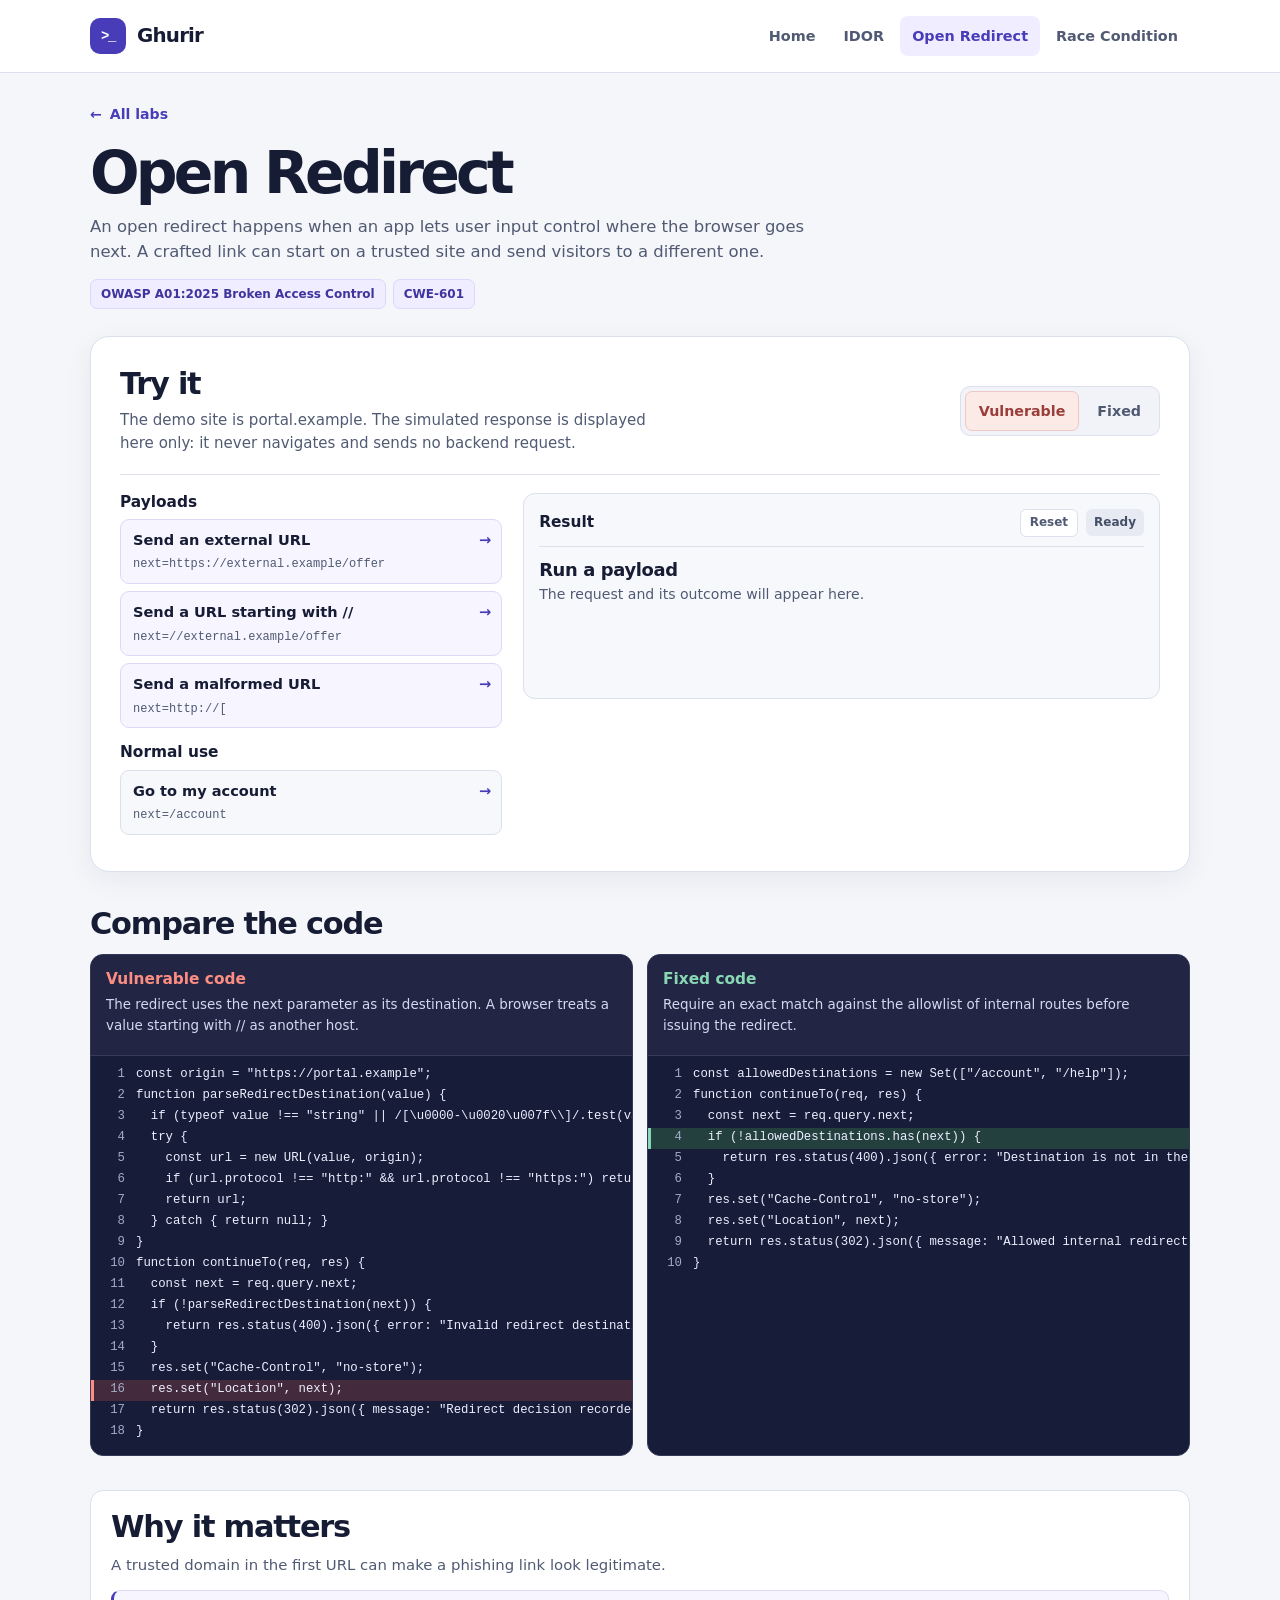
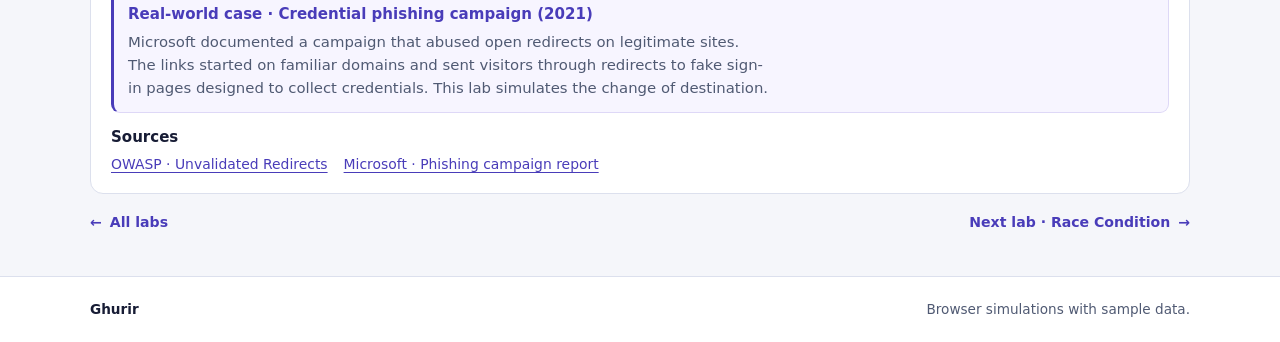
==== open-redirect.html @ 22956009 "Initial commit" ====
<!doctype html>
<html lang="en">
<head>
  <meta charset="utf-8">
  <meta name="viewport" content="width=device-width, initial-scale=1">
  <meta name="description" content="Change a link’s destination, then see how an allowlist keeps visitors on the site.">
  <meta name="theme-color" content="#f5f6fa">
  <title>Open Redirect · Ghurir</title>
  <link rel="icon" type="image/png" href="./assets/icon.png">
  <link rel="stylesheet" href="./assets/styles.css">
  <script defer src="./assets/labs.js"></script>
  <script defer src="./assets/sandbox.js"></script>
</head>
<body>
  <a class="skip-link" href="#main">Skip to content</a>
  <header class="site-header">
    <div class="wrap header-inner">
      <a class="brand" href="./index.html">
        <span class="brand-mark" aria-hidden="true">&gt;_</span>
        <span>Ghurir</span>
      </a>
      <nav class="site-nav" aria-label="Main navigation">
        <a href="./index.html">Home</a>
        <a href="./idor.html">IDOR</a>
        <a href="./open-redirect.html" aria-current="page">Open Redirect</a>
        <a href="./race-condition.html">Race Condition</a>
      </nav>
    </div>
  </header>
  <main id="main" class="wrap lab-page">
    <a class="back-link" href="./index.html#labs"><span aria-hidden="true">←</span> All labs</a>
    <header class="lab-intro">
      <h1>Open Redirect</h1>
      <p>An open redirect happens when an app lets user input control where the browser goes next. A crafted link can start on a trusted site and send visitors to a different one.</p>
      <ul class="classification" aria-label="Vulnerability classification">
        <li><a href="https://top10.owasp.org/2025/A01_2025-Broken_Access_Control/" target="_blank" rel="noopener">OWASP A01:2025 Broken Access Control</a></li>
        <li><a href="https://cwe.mitre.org/data/definitions/601.html" target="_blank" rel="noopener">CWE-601</a></li>
      </ul>
    </header>

    <section class="sandbox" data-sandbox="open-redirect" data-mode="vulnerable" aria-labelledby="try-title">
      <div class="sandbox-header">
        <div>
          <h2 id="try-title">Try it</h2>
          <p>The demo site is portal.example. The simulated response is displayed here only: it never navigates and sends no backend request.</p>
        </div>
        <div class="mode-picker" role="group" aria-label="Simulation mode">
          <button type="button" data-mode-button="vulnerable" aria-pressed="true">Vulnerable</button>
          <button type="button" data-mode-button="fixed" aria-pressed="false">Fixed</button>
        </div>
      </div>
      <div class="sandbox-grid">
        <div class="actions-panel">
          <h3>Payloads</h3>
          <button type="button" class="payload-button" data-payload="https://external.example/offer" data-selected="false">
            <span class="payload-name">Send an external URL <span aria-hidden="true">→</span></span>
            <code>next=https://external.example/offer</code>
          </button>
          <button type="button" class="payload-button" data-payload="//external.example/offer" data-selected="false">
            <span class="payload-name">Send a URL starting with // <span aria-hidden="true">→</span></span>
            <code>next=//external.example/offer</code>
          </button>
          <button type="button" class="payload-button" data-payload="http://[" data-selected="false">
            <span class="payload-name">Send a malformed URL <span aria-hidden="true">→</span></span>
            <code>next=http://[</code>
          </button>
          <h3 class="normal-heading">Normal use</h3>
          <button type="button" class="payload-button normal-button" data-payload="/account" data-selected="false">
            <span class="payload-name">Go to my account <span aria-hidden="true">→</span></span>
            <code>next=/account</code>
          </button>
        </div>
        <div class="result-panel" data-response aria-busy="false">
          <div class="result-heading">
            <h3>Result</h3>
            <span class="result-tools"><button type="button" class="reset-button" data-reset>Reset</button><span class="badge" data-status data-tone="neutral">Ready</span></span>
          </div>
          <div class="result-summary" role="status" aria-live="polite" aria-atomic="true">
            <h4 data-result-title>Run a payload</h4>
            <p data-result-detail>The request and its outcome will appear here.</p>
          </div>
          <div class="request-panel" data-request hidden>
            <h4 data-request-label>Simulated request</h4>
            <pre><code data-request-text></code></pre>
          </div>
          <div class="result-data" data-result-data></div>
        </div>
      </div>
      <noscript><p class="noscript-note">Enable JavaScript to run the simulation.</p></noscript>
    </section>

    <section class="code-section" aria-labelledby="code-title">
      <h2 id="code-title">Compare the code</h2>
      <div class="code-grid">
        <figure class="code-card" data-code-kind="vulnerable">
          <figcaption>
            <h3>Vulnerable code</h3>
            <p>The redirect uses the next parameter as its destination. A browser treats a value starting with // as another host.</p>
          </figcaption>
          <pre tabindex="0" aria-label="Vulnerable code example"><code><span class="code-line"><span class="line-number" aria-hidden="true">1</span><span>const origin = &quot;https://portal.example&quot;;</span></span>
        <span class="code-line"><span class="line-number" aria-hidden="true">2</span><span>function parseRedirectDestination(value) {</span></span>
        <span class="code-line"><span class="line-number" aria-hidden="true">3</span><span>  if (typeof value !== &quot;string&quot; || /[\u0000-\u0020\u007f\\]/.test(value)) return null;</span></span>
        <span class="code-line"><span class="line-number" aria-hidden="true">4</span><span>  try {</span></span>
        <span class="code-line"><span class="line-number" aria-hidden="true">5</span><span>    const url = new URL(value, origin);</span></span>
        <span class="code-line"><span class="line-number" aria-hidden="true">6</span><span>    if (url.protocol !== &quot;http:&quot; &amp;&amp; url.protocol !== &quot;https:&quot;) return null;</span></span>
        <span class="code-line"><span class="line-number" aria-hidden="true">7</span><span>    return url;</span></span>
        <span class="code-line"><span class="line-number" aria-hidden="true">8</span><span>  } catch { return null; }</span></span>
        <span class="code-line"><span class="line-number" aria-hidden="true">9</span><span>}</span></span>
        <span class="code-line"><span class="line-number" aria-hidden="true">10</span><span>function continueTo(req, res) {</span></span>
        <span class="code-line"><span class="line-number" aria-hidden="true">11</span><span>  const next = req.query.next;</span></span>
        <span class="code-line"><span class="line-number" aria-hidden="true">12</span><span>  if (!parseRedirectDestination(next)) {</span></span>
        <span class="code-line"><span class="line-number" aria-hidden="true">13</span><span>    return res.status(400).json({ error: &quot;Invalid redirect destination.&quot; });</span></span>
        <span class="code-line"><span class="line-number" aria-hidden="true">14</span><span>  }</span></span>
        <span class="code-line"><span class="line-number" aria-hidden="true">15</span><span>  res.set(&quot;Cache-Control&quot;, &quot;no-store&quot;);</span></span>
        <span class="code-line highlighted"><span class="line-number" aria-hidden="true">16</span><span>  res.set(&quot;Location&quot;, next);</span></span>
        <span class="code-line"><span class="line-number" aria-hidden="true">17</span><span>  return res.status(302).json({ message: &quot;Redirect decision recorded.&quot; });</span></span>
        <span class="code-line"><span class="line-number" aria-hidden="true">18</span><span>}</span></span></code></pre>
        </figure>
        <figure class="code-card" data-code-kind="fixed">
          <figcaption>
            <h3>Fixed code</h3>
            <p>Require an exact match against the allowlist of internal routes before issuing the redirect.</p>
          </figcaption>
          <pre tabindex="0" aria-label="Fixed code example"><code><span class="code-line"><span class="line-number" aria-hidden="true">1</span><span>const allowedDestinations = new Set([&quot;/account&quot;, &quot;/help&quot;]);</span></span>
        <span class="code-line"><span class="line-number" aria-hidden="true">2</span><span>function continueTo(req, res) {</span></span>
        <span class="code-line"><span class="line-number" aria-hidden="true">3</span><span>  const next = req.query.next;</span></span>
        <span class="code-line highlighted"><span class="line-number" aria-hidden="true">4</span><span>  if (!allowedDestinations.has(next)) {</span></span>
        <span class="code-line"><span class="line-number" aria-hidden="true">5</span><span>    return res.status(400).json({ error: &quot;Destination is not in the internal-route allowlist.&quot; });</span></span>
        <span class="code-line"><span class="line-number" aria-hidden="true">6</span><span>  }</span></span>
        <span class="code-line"><span class="line-number" aria-hidden="true">7</span><span>  res.set(&quot;Cache-Control&quot;, &quot;no-store&quot;);</span></span>
        <span class="code-line"><span class="line-number" aria-hidden="true">8</span><span>  res.set(&quot;Location&quot;, next);</span></span>
        <span class="code-line"><span class="line-number" aria-hidden="true">9</span><span>  return res.status(302).json({ message: &quot;Allowed internal redirect.&quot; });</span></span>
        <span class="code-line"><span class="line-number" aria-hidden="true">10</span><span>}</span></span></code></pre>
        </figure>
      </div>
    </section>

    <section class="impact-section" aria-labelledby="impact-title">
      <h2 id="impact-title">Why it matters</h2>
      <p>A trusted domain in the first URL can make a phishing link look legitimate.</p>
      <section class="case-study" id="real-world-case" aria-labelledby="case-title">
        <h3 id="case-title">Real-world case · Credential phishing campaign (2021)</h3>
        <p>Microsoft documented a campaign that abused open redirects on legitimate sites. The links started on familiar domains and sent visitors through redirects to fake sign-in pages designed to collect credentials. This lab simulates the change of destination.</p>
      </section>
      <h3>Sources</h3>
      <ul class="sources">
        <li><a href="https://cheatsheetseries.owasp.org/cheatsheets/Unvalidated_Redirects_and_Forwards_Cheat_Sheet.html" target="_blank" rel="noopener">OWASP · Unvalidated Redirects</a></li>
        <li><a href="https://www.microsoft.com/en-us/security/blog/2021/08/26/widespread-credential-phishing-campaign-abuses-open-redirector-links/" target="_blank" rel="noopener">Microsoft · Phishing campaign report</a></li>
      </ul>
    </section>
    <nav class="lab-footer" aria-label="Lab navigation">
      <a class="text-link" href="./index.html#labs"><span aria-hidden="true">←</span> All labs</a>
      <a class="text-link" href="./race-condition.html">Next lab · Race Condition <span aria-hidden="true">→</span></a>
    </nav>
  </main>
  <footer class="site-footer">
    <div class="wrap footer-inner">
      <a class="footer-brand" href="./index.html">Ghurir</a>
      <span>Browser simulations with sample data.</span>
    </div>
  </footer>
</body>
</html>
---- assets/styles.css ----
:root {
  color-scheme: light;
  --background: #f5f6fa;
  --surface: #ffffff;
  --ink: #171c35;
  --muted: #505a73;
  --line: #dce0ed;
  --brand: #493cb9;
  --brand-light: #efedff;
  --navy: #171c39;
  --positive: #176649;
  --positive-background: #e1f5ec;
  --negative: #9b3d39;
  --negative-background: #fceae7;
  --shadow: 0 8px 28px #151a3510;
  --mono: "IBM Plex Mono", ui-monospace, "Cascadia Mono", Consolas, monospace;
}

* {
  box-sizing: border-box;
}

html {
  scroll-behavior: smooth;
}

body {
  margin: 0;
  color: var(--ink);
  background: var(--background);
  font-family: Inter, system-ui, -apple-system, BlinkMacSystemFont, sans-serif;
  font-size: 1rem;
  line-height: 1.55;
}

button {
  font: inherit;
}

a {
  color: var(--brand);
  text-underline-offset: 0.2em;
}

h1, h2, h3, h4, p {
  margin: 0;
}

code, pre {
  font-family: var(--mono);
}

:focus-visible {
  outline: 3px solid #6758ef;
  outline-offset: 4px;
}

.wrap {
  width: min(1100px, calc(100% - 64px));
  margin-inline: auto;
}

.skip-link {
  position: fixed;
  top: 12px;
  left: 12px;
  z-index: 2;
  padding: 10px 16px;
  border-radius: 8px;
  background: var(--surface);
  transform: translateY(-160%);
}

.skip-link:focus {
  transform: translateY(0);
}

.site-header {
  background: var(--surface);
  border-bottom: 1px solid var(--line);
}

.header-inner {
  display: flex;
  min-height: 72px;
  align-items: center;
  justify-content: space-between;
  gap: 16px;
}

.brand {
  display: inline-flex;
  align-items: center;
  gap: 11px;
  color: var(--ink);
  font-weight: 780;
  font-size: 1.24rem;
  letter-spacing: -0.04em;
  text-decoration: none;
}

.brand-mark {
  display: grid;
  place-items: center;
  width: 36px;
  height: 36px;
  border-radius: 10px;
  color: #fff;
  background: var(--brand);
  font: 700 0.87rem var(--mono);
  letter-spacing: -0.1em;
}

.site-nav {
  display: flex;
  align-items: center;
  gap: 4px;
}

.site-nav a {
  display: block;
  padding: 9px 12px;
  border-radius: 8px;
  color: var(--muted);
  font-size: 0.9rem;
  font-weight: 650;
  text-decoration: none;
  white-space: nowrap;
}

.site-nav a:hover,
.site-nav a[aria-current="page"] {
  color: var(--brand);
  background: var(--brand-light);
}

.home {
  padding-top: 40px;
  padding-bottom: 60px;
}

.hero {
  display: grid;
  grid-template-columns: minmax(0, 1.1fr) minmax(0, 1fr);
  align-items: center;
  gap: clamp(24px, 5vw, 70px);
  position: relative;
  padding: clamp(30px, 5.2vw, 68px);
  overflow: hidden;
  border-radius: 26px;
  color: #fff;
  background:
    radial-gradient(ellipse at 94% 9%, #474379 0%, transparent 58%),
    linear-gradient(115deg, #15192f, #222144);
  box-shadow: 0 14px 40px #171c3921;
}

.hero::after {
  content: "";
  position: absolute;
  inset: 0 0 0 50%;
  background:
    linear-gradient(#eeebff09 1px, transparent 1px),
    linear-gradient(90deg, #eeebff09 1px, transparent 1px);
  background-size: 28px 28px;
  pointer-events: none;
}

.hero-copy, .hero-example {
  position: relative;
  z-index: 1;
}

.hero-label {
  margin-bottom: 11px;
  color: #cfc9ff;
  font-size: 0.82rem;
  font-weight: 750;
  letter-spacing: 0.13em;
  text-transform: uppercase;
}

.hero h1 {
  color: #f9f8ff;
  font-size: clamp(3rem, 6.1vw, 5rem);
  line-height: 0.99;
  font-weight: 760;
  letter-spacing: -0.07em;
}

.hero-copy > p:not(.hero-label) {
  max-width: 360px;
  margin-top: 19px;
  color: #d8d9ef;
  font-size: 1.02rem;
}

.button {
  display: inline-flex;
  min-height: 46px;
  align-items: center;
  justify-content: center;
  gap: 13px;
  padding: 10px 17px;
  border-radius: 9px;
  font-weight: 750;
  text-decoration: none;
}

.hero-button {
  margin-top: 25px;
  color: #24204f;
  background: #d6d0ff;
}

.hero-button:hover {
  background: #eeebff;
}

.hero-example {
  min-width: 0;
  padding: clamp(15px, 2.2vw, 24px);
  border: 1px solid #a9a3e34a;
  border-radius: 19px;
  background: #1c1d38;
  box-shadow: 0 12px 30px #0d10284d;
}

.hero-example-label {
  margin-bottom: 12px;
  color: #dcdaf0;
  font-size: 0.88rem;
  font-weight: 670;
}

.hero-request {
  display: block;
  padding: 12px;
  overflow-wrap: anywhere;
  border: 1px solid #444361;
  border-radius: 10px;
  background: #15172d;
  color: #f1efff;
  font-size: 0.88rem;
}

.hero-request span {
  margin-right: 6px;
  color: #c5bbff;
  font-weight: 740;
}

.hero-outcomes {
  display: grid;
  grid-template-columns: repeat(2, minmax(0, 1fr));
  gap: 12px;
  margin-top: 16px;
}

.hero-outcome {
  padding: 12px;
  border: 1px solid #464465;
  border-radius: 10px;
  background: #292844;
}

.hero-outcome > span,
.hero-outcome strong,
.hero-outcome p {
  display: block;
}

.hero-outcome > span {
  color: #e5e3f8;
  font-size: 0.78rem;
  font-weight: 690;
}

.hero-outcome strong {
  margin-top: 5px;
  font: 750 clamp(0.76rem, 1.3vw, 0.99rem) var(--mono);
}

.hero-open {
  color: #ffb1a7;
}

.hero-blocked {
  color: #a1e5c9;
}

.hero-outcome p {
  margin-top: 7px;
  color: #cecee4;
  font-size: 0.78rem;
  line-height: 1.4;
}

.lab-list {
  margin-top: 42px;
  scroll-margin-top: 24px;
}

.lab-list h2,
.code-section > h2,
.impact-section h2,
.sandbox h2 {
  font-size: clamp(1.45rem, 2.5vw, 1.9rem);
  line-height: 1.2;
  letter-spacing: -0.04em;
}

.lab-grid {
  display: grid;
  grid-template-columns: repeat(3, minmax(0, 1fr));
  gap: 15px;
  margin-top: 16px;
}

.lab-card {
  --card-accent: #4c3fb6;
  --card-fill: #efedff;
  display: grid;
  grid-template-columns: minmax(0, 1fr) auto;
  align-content: start;
  align-items: center;
  gap: 10px 8px;
  min-width: 0;
  min-height: 224px;
  padding: 21px;
  border: 1px solid var(--line);
  border-radius: 15px;
  background: var(--surface);
  color: var(--ink);
  text-decoration: none;
  box-shadow: var(--shadow);
  transition: border-color 150ms ease, transform 150ms ease;
}

.lab-card[data-card="open-redirect"] {
  --card-accent: #135d74;
  --card-fill: #e0f4f8;
}

.lab-card[data-card="race-condition"] {
  --card-accent: #805322;
  --card-fill: #fbf0dc;
}

.lab-card:hover {
  border-color: var(--card-accent);
  transform: translateY(-2px);
}

.lab-symbol {
  display: grid;
  place-items: center;
  width: 47px;
  height: 43px;
  border-radius: 9px;
  background: var(--card-fill);
  color: var(--card-accent);
  font: 750 0.92rem var(--mono);
}

.card-cwe {
  color: var(--muted);
  font: 640 0.75rem var(--mono);
}

.lab-card h3, .lab-card p, .card-link {
  grid-column: 1 / -1;
}

.lab-card h3 {
  margin-top: 4px;
  font-size: 1.24rem;
  line-height: 1.15;
  letter-spacing: -0.035em;
}

.lab-card p {
  color: var(--muted);
  font-size: 0.93rem;
}

.card-link {
  display: inline-flex;
  align-items: center;
  gap: 7px;
  margin-top: 3px;
  color: var(--card-accent);
  font-size: 0.88rem;
  font-weight: 740;
}

.lab-page {
  padding-top: 29px;
  padding-bottom: 42px;
}

.back-link, .text-link {
  display: inline-flex;
  align-items: center;
  gap: 8px;
  font-size: 0.88rem;
  font-weight: 690;
  text-decoration: none;
}

.text-link:hover, .back-link:hover {
  text-decoration: underline;
}

.lab-intro {
  margin-top: 16px;
  margin-bottom: 27px;
}

.lab-intro h1 {
  margin-bottom: 9px;
  font-size: clamp(2rem, 5.3vw, 3.65rem);
  line-height: 1.06;
  letter-spacing: -0.065em;
}

.lab-intro > p {
  max-width: 740px;
  color: var(--muted);
  font-size: 1.03rem;
}

.classification {
  display: flex;
  flex-wrap: wrap;
  gap: 7px;
  margin: 14px 0 0;
  padding: 0;
  list-style: none;
}

.classification a {
  display: inline-block;
  padding: 5px 10px;
  border: 1px solid #dcd7ff;
  border-radius: 7px;
  background: var(--brand-light);
  color: #3f339d;
  font-size: 0.75rem;
  font-weight: 690;
  text-decoration: none;
}

.classification a:hover {
  text-decoration: underline;
}

.sandbox {
  padding: clamp(15px, 2.5vw, 29px);
  border: 1px solid var(--line);
  border-radius: 19px;
  background: var(--surface);
  box-shadow: var(--shadow);
}

.sandbox-header {
  display: flex;
  align-items: center;
  justify-content: space-between;
  gap: 18px;
  padding-bottom: 18px;
  margin-bottom: 18px;
  border-bottom: 1px solid var(--line);
}

.sandbox-header p {
  max-width: 535px;
  margin-top: 6px;
  color: var(--muted);
  font-size: 0.94rem;
}

.mode-picker {
  display: inline-flex;
  gap: 4px;
  flex-shrink: 0;
  padding: 4px;
  border: 1px solid var(--line);
  border-radius: 10px;
  background: #f2f2f9;
}

.mode-picker button {
  min-height: 40px;
  padding: 7px 13px;
  border: 1px solid transparent;
  border-radius: 7px;
  background: transparent;
  color: var(--muted);
  cursor: pointer;
  font-size: 0.89rem;
  font-weight: 740;
}

.mode-picker button:hover {
  color: var(--ink);
}

.mode-picker button[aria-pressed="true"] {
  border-color: #eec8c4;
  background: var(--negative-background);
  color: var(--negative);
}

.mode-picker button[data-mode-button="fixed"][aria-pressed="true"] {
  border-color: #c0e6d5;
  background: var(--positive-background);
  color: var(--positive);
}

.sandbox-grid {
  display: grid;
  grid-template-columns: minmax(220px, 0.75fr) minmax(0, 1.25fr);
  gap: clamp(13px, 2.1vw, 21px);
  align-items: start;
}

.actions-panel h3, .result-heading h3 {
  font-size: 0.96rem;
  line-height: 1.2;
}

.actions-panel h3 {
  margin-bottom: 8px;
}

.actions-panel .normal-heading {
  margin-top: 15px;
}

.payload-button {
  display: flex;
  flex-direction: column;
  gap: 4px;
  width: 100%;
  min-height: 59px;
  padding: 9px 10px 9px 12px;
  margin-block: 0 7px;
  border: 1px solid #ded8f7;
  border-radius: 9px;
  background: #f7f5ff;
  color: var(--ink);
  cursor: pointer;
  text-align: left;
}

.payload-button:hover, .payload-button[data-selected="true"] {
  border-color: #8777dc;
  background: var(--brand-light);
}

.payload-button.normal-button {
  border-color: var(--line);
  background: #f7f8fb;
}

.payload-button.normal-button:hover, .payload-button.normal-button[data-selected="true"] {
  border-color: #96a1be;
  background: #eef1f8;
}

.payload-name {
  display: flex;
  justify-content: space-between;
  gap: 8px;
  width: 100%;
  font-size: 0.91rem;
  font-weight: 730;
}

.payload-name > span {
  color: var(--brand);
}

.payload-button code {
  max-width: 100%;
  color: var(--muted);
  font-size: 0.75rem;
  overflow-wrap: anywhere;
}

.result-panel {
  min-width: 0;
  min-height: 206px;
  padding: 15px;
  border: 1px solid var(--line);
  border-radius: 12px;
  background: #f7f8fc;
}

.result-heading {
  display: flex;
  justify-content: space-between;
  align-items: center;
  gap: 10px;
  padding-bottom: 9px;
  border-bottom: 1px solid var(--line);
}

.badge {
  padding: 4px 8px;
  border-radius: 6px;
  background: #e8eaf3;
  color: #444e67;
  font-size: 0.75rem;
  font-weight: 750;
  text-align: center;
}

.badge[data-tone="allowed"], .badge[data-tone="blocked"] {
  color: var(--positive);
  background: var(--positive-background);
}

.badge[data-tone="exposed"] {
  color: var(--negative);
  background: var(--negative-background);
}

.result-summary {
  padding-top: 12px;
}

.result-summary h4 {
  font-size: 1.12rem;
  line-height: 1.25;
  letter-spacing: -0.02em;
}

.result-summary p {
  margin-top: 3px;
  color: var(--muted);
  font-size: 0.88rem;
}

.request-panel {
  margin-top: 12px;
}

.request-panel h4, .event-log h4 {
  color: var(--muted);
  font-size: 0.78rem;
  font-weight: 700;
}

.request-panel pre {
  margin: 4px 0 0;
  padding: 8px 10px;
  border: 1px solid var(--line);
  border-radius: 7px;
  background: var(--surface);
  color: #282356;
  font-size: 0.74rem;
  white-space: pre-wrap;
  overflow-wrap: anywhere;
}

.response-exchange {
  margin-top: 12px;
}

.exchange-block h4 {
  margin-bottom: 4px;
  color: var(--muted);
  font-size: 0.78rem;
  font-weight: 700;
}

.exchange-block pre {
  margin: 0 0 6px;
  padding: 8px 10px;
  overflow: auto;
  border: 1px solid var(--line);
  border-radius: 7px;
  background: var(--surface);
  color: #282356;
  font-size: 0.74rem;
  white-space: pre-wrap;
  overflow-wrap: anywhere;
}

.facts {
  display: grid;
  grid-template-columns: repeat(3, minmax(0, 1fr));
  gap: 6px;
  margin: 12px 0 0;
}

.facts > div {
  min-width: 0;
  padding: 7px 8px;
  border: 1px solid var(--line);
  border-radius: 7px;
  background: var(--surface);
}

.facts dt {
  color: var(--muted);
  font-size: 0.72rem;
}

.facts dd {
  margin: 2px 0 0;
  font-size: 0.9rem;
  font-weight: 720;
  overflow-wrap: anywhere;
}

.event-log {
  margin-top: 12px;
}

.event-log ol {
  margin: 3px 0 0;
  padding-left: 19px;
  color: #353d56;
  font-size: 0.83rem;
}

.event-log li + li {
  margin-top: 2px;
}

.noscript-note {
  margin-top: 13px;
  color: var(--negative);
  font-size: 0.9rem;
}

.code-section, .impact-section {
  margin-top: 34px;
}

.code-grid {
  display: grid;
  grid-template-columns: repeat(2, minmax(0, 1fr));
  gap: 14px;
  margin-top: 12px;
}

.code-card {
  --code-accent: #fc8d83;
  --code-highlight: #432b3d;
  display: flex;
  min-width: 0;
  flex-direction: column;
  margin: 0;
  border: 1px solid #333957;
  border-radius: 13px;
  background: var(--navy);
  color: #edefff;
}

.code-card[data-code-kind="fixed"] {
  --code-accent: #89d8b4;
  --code-highlight: #23403f;
}

.code-card figcaption {
  min-height: 101px;
  padding: 13px 15px 10px;
  border-bottom: 1px solid #373b5b;
  background: #222644;
  border-radius: 12px 12px 0 0;
}

.code-card h3 {
  color: var(--code-accent);
  font-size: 0.96rem;
}

.code-card figcaption p {
  margin-top: 3px;
  color: #d4d8ef;
  font-size: 0.84rem;
}

.code-card pre {
  flex: 1;
  overflow: auto;
  margin: 0;
  padding: 9px 0 12px;
  font-size: 0.77rem;
  white-space: normal;
}

.code-card pre:focus-visible {
  outline-offset: -3px;
}

.code-card pre > code {
  display: block;
  width: max-content;
  min-width: 100%;
}

.code-line {
  display: flex;
  gap: 11px;
  min-height: 21px;
  align-items: baseline;
  padding-right: 13px;
}

.code-line.highlighted {
  background: var(--code-highlight);
  box-shadow: inset 3px 0 0 var(--code-accent);
}

.line-number {
  flex: 0 0 34px;
  padding-left: 5px;
  color: #a4abc9;
  text-align: right;
  user-select: none;
}

.code-line > span:last-child {
  white-space: pre;
}

.impact-section {
  padding: 18px 20px;
  border: 1px solid var(--line);
  border-radius: 13px;
  background: var(--surface);
}

.impact-section p {
  max-width: 68ch;
  margin-top: 8px;
  color: var(--muted);
  font-size: 0.93rem;
}

.impact-section h3 {
  margin-top: 13px;
  font-size: 0.94rem;
}

.case-study {
  margin-top: 13px;
  padding: 12px 14px;
  border: 1px solid #ded8f7;
  border-inline-start: 3px solid var(--brand);
  border-radius: 9px;
  background: #f7f5ff;
}

.impact-section .case-study h3 {
  margin-top: 0;
  color: var(--brand);
}

.impact-section .case-study p {
  margin-top: 5px;
}

.sources {
  display: flex;
  flex-wrap: wrap;
  gap: 4px 16px;
  margin: 4px 0 0;
  padding: 0;
  list-style: none;
  font-size: 0.87rem;
}

.lab-footer {
  display: flex;
  flex-wrap: wrap;
  justify-content: space-between;
  gap: 12px;
  margin-top: 18px;
}

.site-footer {
  border-top: 1px solid var(--line);
  background: var(--surface);
}

.footer-inner {
  display: flex;
  flex-wrap: wrap;
  align-items: center;
  justify-content: space-between;
  gap: 5px 14px;
  min-height: 65px;
  padding-block: 13px;
  color: var(--muted);
  font-size: 0.85rem;
}

.footer-brand {
  color: var(--ink);
  font-weight: 740;
  text-decoration: none;
}

@media (max-width: 800px) {
  .wrap {
    width: calc(100% - 38px);
  }

  .hero {
    gap: 24px;
    padding: 28px;
  }

  .hero h1 {
    font-size: clamp(2.7rem, 6.9vw, 4rem);
  }

  .lab-card {
    padding: 16px;
  }

  .code-grid {
    grid-template-columns: 1fr;
  }

  .code-card figcaption {
    min-height: 0;
  }
}

@media (max-width: 640px) {
  .wrap {
    width: calc(100% - 28px);
  }

  .header-inner {
    flex-wrap: wrap;
    justify-content: flex-start;
    gap: 7px;
    padding-block: 10px;
  }

  .site-nav {
    flex-wrap: wrap;
    gap: 1px;
  }

  .site-nav a {
    padding: 7px 8px;
    font-size: 0.79rem;
  }

  .home {
    padding-top: 18px;
    padding-bottom: 35px;
  }

  .hero {
    grid-template-columns: 1fr;
    padding: 23px 18px 18px;
    border-radius: 18px;
  }

  .hero::after {
    inset: 40% 0 0 0;
  }

  .hero-copy > p:not(.hero-label) {
    margin-top: 14px;
  }

  .hero-button {
    margin-top: 16px;
  }

  .lab-list {
    margin-top: 29px;
  }

  .lab-grid, .sandbox-grid {
    grid-template-columns: 1fr;
  }

  .lab-card {
    min-height: auto;
    gap: 7px;
  }

  .sandbox-header {
    flex-direction: column;
    align-items: flex-start;
    gap: 12px;
  }

  .code-section, .impact-section {
    margin-top: 24px;
  }

  .lab-page {
    padding-top: 17px;
  }
}

@media (prefers-reduced-motion: reduce) {
  html {
    scroll-behavior: auto;
  }

  .lab-card {
    transition: none;
  }
}

.result-tools {
  display: inline-flex;
  align-items: center;
  gap: 8px;
}

.reset-button {
  min-height: 28px;
  padding: 3px 9px;
  border: 1px solid var(--line);
  border-radius: 6px;
  background: var(--surface);
  color: var(--muted);
  cursor: pointer;
  font-size: 0.75rem;
  font-weight: 700;
}

.reset-button:hover {
  border-color: #96a1be;
  color: var(--ink);
}
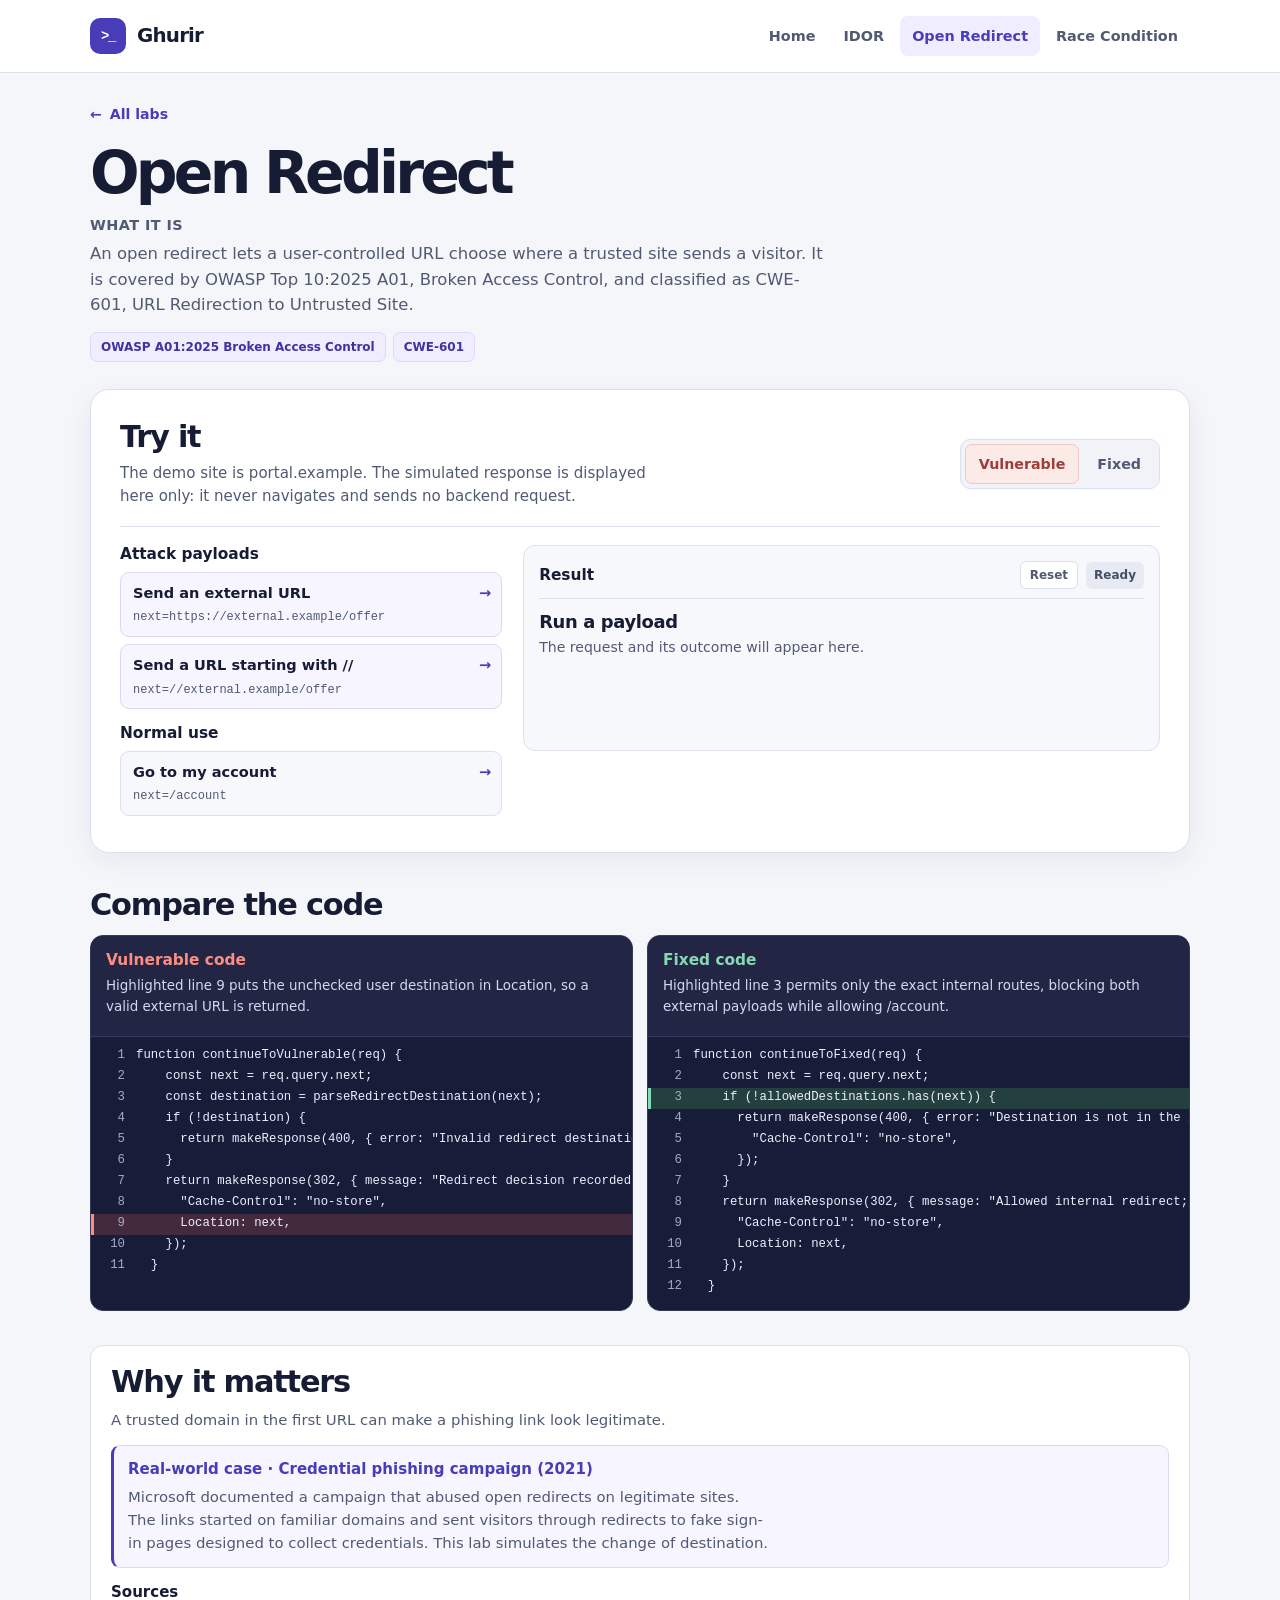
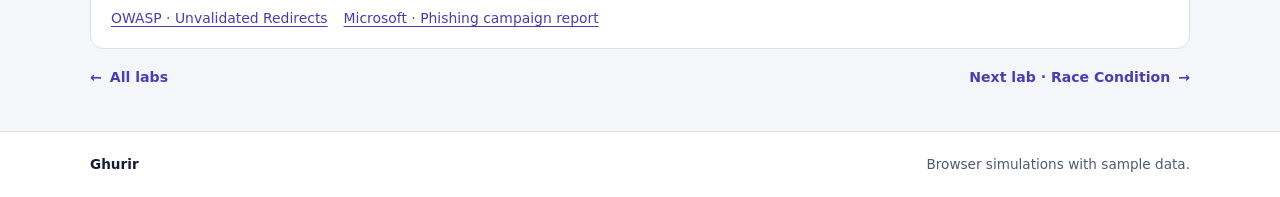
==== commit b381896e: "Update project files" ====
--- a/open-redirect.html
+++ b/open-redirect.html
@@ -31,7 +31,8 @@
     <a class="back-link" href="./index.html#labs"><span aria-hidden="true">←</span> All labs</a>
     <header class="lab-intro">
       <h1>Open Redirect</h1>
-      <p>An open redirect happens when an app lets user input control where the browser goes next. A crafted link can start on a trusted site and send visitors to a different one.</p>
+      <h2>What it is</h2>
+      <p>An open redirect lets a user-controlled URL choose where a trusted site sends a visitor. It is covered by OWASP Top 10:2025 A01, Broken Access Control, and classified as CWE-601, URL Redirection to Untrusted Site.</p>
       <ul class="classification" aria-label="Vulnerability classification">
         <li><a href="https://top10.owasp.org/2025/A01_2025-Broken_Access_Control/" target="_blank" rel="noopener">OWASP A01:2025 Broken Access Control</a></li>
         <li><a href="https://cwe.mitre.org/data/definitions/601.html" target="_blank" rel="noopener">CWE-601</a></li>
@@ -51,7 +52,7 @@
       </div>
       <div class="sandbox-grid">
         <div class="actions-panel">
-          <h3>Payloads</h3>
+          <h3>Attack payloads</h3>
           <button type="button" class="payload-button" data-payload="https://external.example/offer" data-selected="false">
             <span class="payload-name">Send an external URL <span aria-hidden="true">→</span></span>
             <code>next=https://external.example/offer</code>
@@ -59,10 +60,6 @@
           <button type="button" class="payload-button" data-payload="//external.example/offer" data-selected="false">
             <span class="payload-name">Send a URL starting with // <span aria-hidden="true">→</span></span>
             <code>next=//external.example/offer</code>
-          </button>
-          <button type="button" class="payload-button" data-payload="http://[" data-selected="false">
-            <span class="payload-name">Send a malformed URL <span aria-hidden="true">→</span></span>
-            <code>next=http://[</code>
           </button>
           <h3 class="normal-heading">Normal use</h3>
           <button type="button" class="payload-button normal-button" data-payload="/account" data-selected="false">
@@ -95,42 +92,16 @@
         <figure class="code-card" data-code-kind="vulnerable">
           <figcaption>
             <h3>Vulnerable code</h3>
-            <p>The redirect uses the next parameter as its destination. A browser treats a value starting with // as another host.</p>
+            <p>Highlighted line 9 puts the unchecked user destination in Location, so a valid external URL is returned.</p>
           </figcaption>
-          <pre tabindex="0" aria-label="Vulnerable code example"><code><span class="code-line"><span class="line-number" aria-hidden="true">1</span><span>const origin = &quot;https://portal.example&quot;;</span></span>
-        <span class="code-line"><span class="line-number" aria-hidden="true">2</span><span>function parseRedirectDestination(value) {</span></span>
-        <span class="code-line"><span class="line-number" aria-hidden="true">3</span><span>  if (typeof value !== &quot;string&quot; || /[\u0000-\u0020\u007f\\]/.test(value)) return null;</span></span>
-        <span class="code-line"><span class="line-number" aria-hidden="true">4</span><span>  try {</span></span>
-        <span class="code-line"><span class="line-number" aria-hidden="true">5</span><span>    const url = new URL(value, origin);</span></span>
-        <span class="code-line"><span class="line-number" aria-hidden="true">6</span><span>    if (url.protocol !== &quot;http:&quot; &amp;&amp; url.protocol !== &quot;https:&quot;) return null;</span></span>
-        <span class="code-line"><span class="line-number" aria-hidden="true">7</span><span>    return url;</span></span>
-        <span class="code-line"><span class="line-number" aria-hidden="true">8</span><span>  } catch { return null; }</span></span>
-        <span class="code-line"><span class="line-number" aria-hidden="true">9</span><span>}</span></span>
-        <span class="code-line"><span class="line-number" aria-hidden="true">10</span><span>function continueTo(req, res) {</span></span>
-        <span class="code-line"><span class="line-number" aria-hidden="true">11</span><span>  const next = req.query.next;</span></span>
-        <span class="code-line"><span class="line-number" aria-hidden="true">12</span><span>  if (!parseRedirectDestination(next)) {</span></span>
-        <span class="code-line"><span class="line-number" aria-hidden="true">13</span><span>    return res.status(400).json({ error: &quot;Invalid redirect destination.&quot; });</span></span>
-        <span class="code-line"><span class="line-number" aria-hidden="true">14</span><span>  }</span></span>
-        <span class="code-line"><span class="line-number" aria-hidden="true">15</span><span>  res.set(&quot;Cache-Control&quot;, &quot;no-store&quot;);</span></span>
-        <span class="code-line highlighted"><span class="line-number" aria-hidden="true">16</span><span>  res.set(&quot;Location&quot;, next);</span></span>
-        <span class="code-line"><span class="line-number" aria-hidden="true">17</span><span>  return res.status(302).json({ message: &quot;Redirect decision recorded.&quot; });</span></span>
-        <span class="code-line"><span class="line-number" aria-hidden="true">18</span><span>}</span></span></code></pre>
+          <pre tabindex="0" aria-label="Vulnerable code example"><code data-executable-code="vulnerable" data-highlight-line="9"></code></pre>
         </figure>
         <figure class="code-card" data-code-kind="fixed">
           <figcaption>
             <h3>Fixed code</h3>
-            <p>Require an exact match against the allowlist of internal routes before issuing the redirect.</p>
+            <p>Highlighted line 3 permits only the exact internal routes, blocking both external payloads while allowing /account.</p>
           </figcaption>
-          <pre tabindex="0" aria-label="Fixed code example"><code><span class="code-line"><span class="line-number" aria-hidden="true">1</span><span>const allowedDestinations = new Set([&quot;/account&quot;, &quot;/help&quot;]);</span></span>
-        <span class="code-line"><span class="line-number" aria-hidden="true">2</span><span>function continueTo(req, res) {</span></span>
-        <span class="code-line"><span class="line-number" aria-hidden="true">3</span><span>  const next = req.query.next;</span></span>
-        <span class="code-line highlighted"><span class="line-number" aria-hidden="true">4</span><span>  if (!allowedDestinations.has(next)) {</span></span>
-        <span class="code-line"><span class="line-number" aria-hidden="true">5</span><span>    return res.status(400).json({ error: &quot;Destination is not in the internal-route allowlist.&quot; });</span></span>
-        <span class="code-line"><span class="line-number" aria-hidden="true">6</span><span>  }</span></span>
-        <span class="code-line"><span class="line-number" aria-hidden="true">7</span><span>  res.set(&quot;Cache-Control&quot;, &quot;no-store&quot;);</span></span>
-        <span class="code-line"><span class="line-number" aria-hidden="true">8</span><span>  res.set(&quot;Location&quot;, next);</span></span>
-        <span class="code-line"><span class="line-number" aria-hidden="true">9</span><span>  return res.status(302).json({ message: &quot;Allowed internal redirect.&quot; });</span></span>
-        <span class="code-line"><span class="line-number" aria-hidden="true">10</span><span>}</span></span></code></pre>
+          <pre tabindex="0" aria-label="Fixed code example"><code data-executable-code="fixed" data-highlight-line="3"></code></pre>
         </figure>
       </div>
     </section>
--- a/assets/styles.css
+++ b/assets/styles.css
@@ -424,6 +424,15 @@
   letter-spacing: -0.065em;
 }
 
+.lab-intro h2 {
+  margin: 0 0 5px;
+  color: var(--muted);
+  font-size: 0.9rem;
+  font-weight: 720;
+  letter-spacing: 0.03em;
+  text-transform: uppercase;
+}
+
 .lab-intro > p {
   max-width: 740px;
   color: var(--muted);
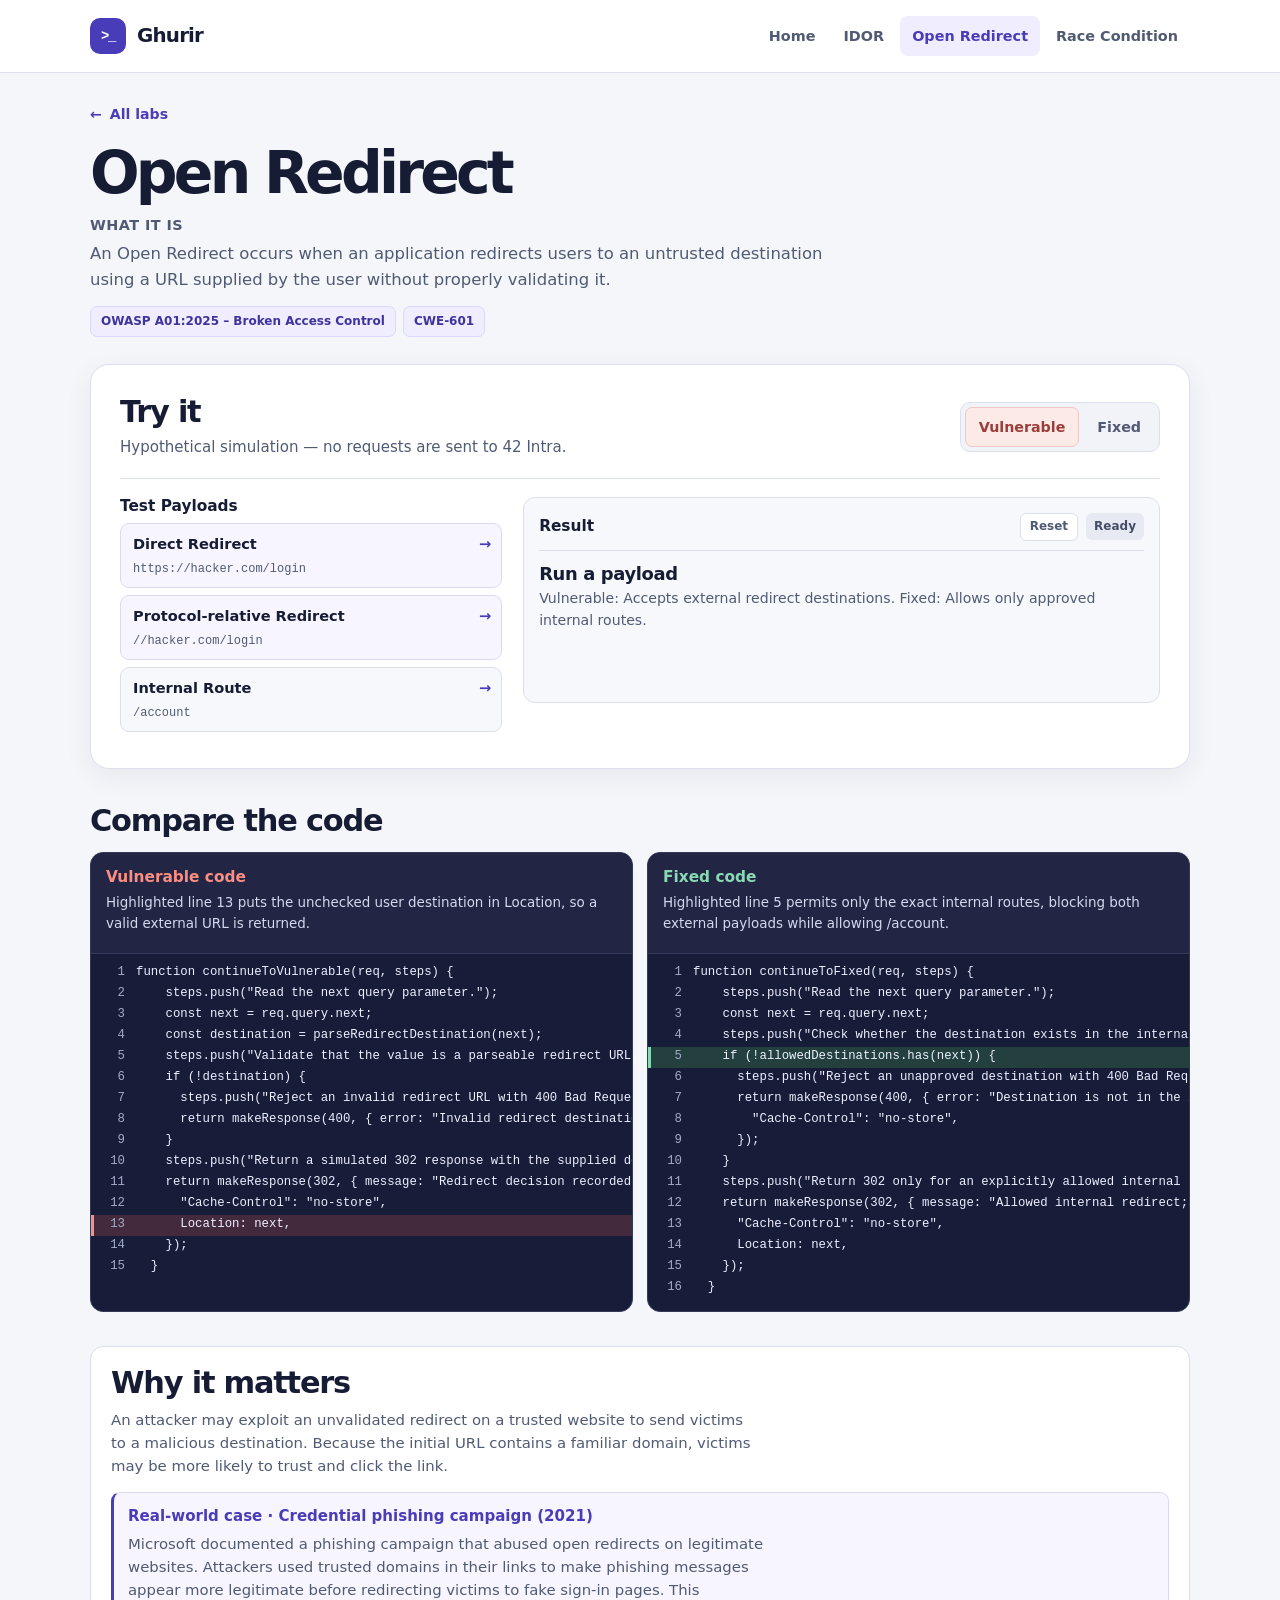
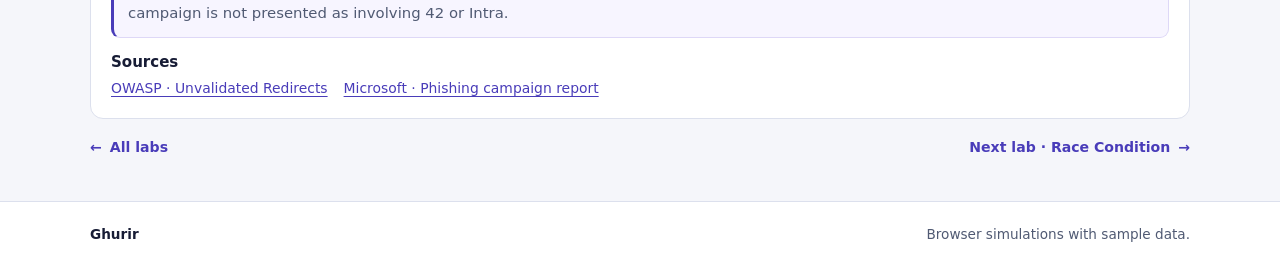
==== commit 4c34df9b: "update Payload" ====
--- a/open-redirect.html
+++ b/open-redirect.html
@@ -32,18 +32,18 @@
     <header class="lab-intro">
       <h1>Open Redirect</h1>
       <h2>What it is</h2>
-      <p>An open redirect lets a user-controlled URL choose where a trusted site sends a visitor. It is covered by OWASP Top 10:2025 A01, Broken Access Control, and classified as CWE-601, URL Redirection to Untrusted Site.</p>
+      <p>An Open Redirect occurs when an application redirects users to an untrusted destination using a URL supplied by the user without properly validating it.</p>
       <ul class="classification" aria-label="Vulnerability classification">
-        <li><a href="https://top10.owasp.org/2025/A01_2025-Broken_Access_Control/" target="_blank" rel="noopener">OWASP A01:2025 Broken Access Control</a></li>
+        <li><a href="https://top10.owasp.org/2025/A01_2025-Broken_Access_Control/" target="_blank" rel="noopener">OWASP A01:2025 – Broken Access Control</a></li>
         <li><a href="https://cwe.mitre.org/data/definitions/601.html" target="_blank" rel="noopener">CWE-601</a></li>
       </ul>
     </header>
 
-    <section class="sandbox" data-sandbox="open-redirect" data-mode="vulnerable" aria-labelledby="try-title">
+    <section class="sandbox" data-sandbox="open-redirect" data-mode="vulnerable" data-hide-events="true" aria-labelledby="try-title">
       <div class="sandbox-header">
         <div>
           <h2 id="try-title">Try it</h2>
-          <p>The demo site is portal.example. The simulated response is displayed here only: it never navigates and sends no backend request.</p>
+          <p>Hypothetical simulation — no requests are sent to 42 Intra.</p>
         </div>
         <div class="mode-picker" role="group" aria-label="Simulation mode">
           <button type="button" data-mode-button="vulnerable" aria-pressed="true">Vulnerable</button>
@@ -52,19 +52,18 @@
       </div>
       <div class="sandbox-grid">
         <div class="actions-panel">
-          <h3>Attack payloads</h3>
-          <button type="button" class="payload-button" data-payload="https://external.example/offer" data-selected="false">
-            <span class="payload-name">Send an external URL <span aria-hidden="true">→</span></span>
-            <code>next=https://external.example/offer</code>
+          <h3>Test Payloads</h3>
+          <button type="button" class="payload-button" data-payload="https://hacker.com/login" data-selected="false">
+            <span class="payload-name">Direct Redirect <span aria-hidden="true">→</span></span>
+            <code>https://hacker.com/login</code>
           </button>
-          <button type="button" class="payload-button" data-payload="//external.example/offer" data-selected="false">
-            <span class="payload-name">Send a URL starting with // <span aria-hidden="true">→</span></span>
-            <code>next=//external.example/offer</code>
+          <button type="button" class="payload-button" data-payload="//hacker.com/login" data-selected="false">
+            <span class="payload-name">Protocol-relative Redirect <span aria-hidden="true">→</span></span>
+            <code>//hacker.com/login</code>
           </button>
-          <h3 class="normal-heading">Normal use</h3>
           <button type="button" class="payload-button normal-button" data-payload="/account" data-selected="false">
-            <span class="payload-name">Go to my account <span aria-hidden="true">→</span></span>
-            <code>next=/account</code>
+            <span class="payload-name">Internal Route <span aria-hidden="true">→</span></span>
+            <code>/account</code>
           </button>
         </div>
         <div class="result-panel" data-response aria-busy="false">
@@ -74,7 +73,7 @@
           </div>
           <div class="result-summary" role="status" aria-live="polite" aria-atomic="true">
             <h4 data-result-title>Run a payload</h4>
-            <p data-result-detail>The request and its outcome will appear here.</p>
+            <p data-result-detail>Vulnerable: Accepts external redirect destinations. Fixed: Allows only approved internal routes.</p>
           </div>
           <div class="request-panel" data-request hidden>
             <h4 data-request-label>Simulated request</h4>
@@ -92,26 +91,26 @@
         <figure class="code-card" data-code-kind="vulnerable">
           <figcaption>
             <h3>Vulnerable code</h3>
-            <p>Highlighted line 9 puts the unchecked user destination in Location, so a valid external URL is returned.</p>
+            <p>Highlighted line 13 puts the unchecked user destination in Location, so a valid external URL is returned.</p>
           </figcaption>
-          <pre tabindex="0" aria-label="Vulnerable code example"><code data-executable-code="vulnerable" data-highlight-line="9"></code></pre>
+          <pre tabindex="0" aria-label="Vulnerable code example"><code data-executable-code="vulnerable" data-highlight-line="13"></code></pre>
         </figure>
         <figure class="code-card" data-code-kind="fixed">
           <figcaption>
             <h3>Fixed code</h3>
-            <p>Highlighted line 3 permits only the exact internal routes, blocking both external payloads while allowing /account.</p>
+            <p>Highlighted line 5 permits only the exact internal routes, blocking both external payloads while allowing /account.</p>
           </figcaption>
-          <pre tabindex="0" aria-label="Fixed code example"><code data-executable-code="fixed" data-highlight-line="3"></code></pre>
+          <pre tabindex="0" aria-label="Fixed code example"><code data-executable-code="fixed" data-highlight-line="5"></code></pre>
         </figure>
       </div>
     </section>
 
     <section class="impact-section" aria-labelledby="impact-title">
       <h2 id="impact-title">Why it matters</h2>
-      <p>A trusted domain in the first URL can make a phishing link look legitimate.</p>
+      <p>An attacker may exploit an unvalidated redirect on a trusted website to send victims to a malicious destination. Because the initial URL contains a familiar domain, victims may be more likely to trust and click the link.</p>
       <section class="case-study" id="real-world-case" aria-labelledby="case-title">
         <h3 id="case-title">Real-world case · Credential phishing campaign (2021)</h3>
-        <p>Microsoft documented a campaign that abused open redirects on legitimate sites. The links started on familiar domains and sent visitors through redirects to fake sign-in pages designed to collect credentials. This lab simulates the change of destination.</p>
+        <p>Microsoft documented a phishing campaign that abused open redirects on legitimate websites. Attackers used trusted domains in their links to make phishing messages appear more legitimate before redirecting victims to fake sign-in pages. This campaign is not presented as involving 42 or Intra.</p>
       </section>
       <h3>Sources</h3>
       <ul class="sources">
